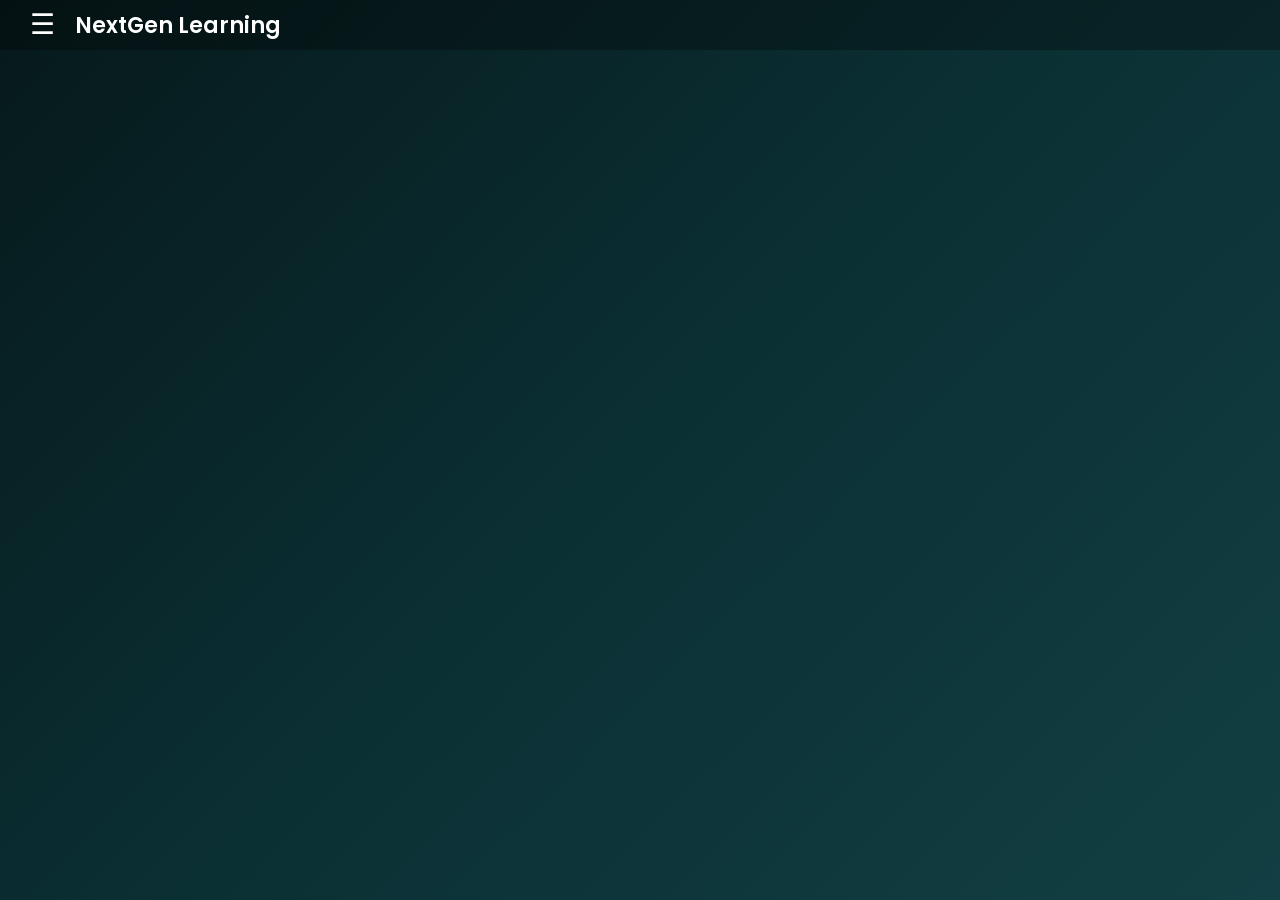
==== about.html @ 5ba04c0f "Initial commit" ====
<!doctype html>
<html lang="en">
  <head>
    <meta charset="UTF-8" />
    <meta name="viewport" content="width=device-width, initial-scale=1.0" />
    <title>HomePage</title>
    <link rel="preconnect" href="https://fonts.googleapis.com" />
    <link rel="preconnect" href="https://fonts.gstatic.com" crossorigin />

    <link
      href="https://fonts.googleapis.com/css2?family=Poppins:wght@400;500;600;700&display=swap"
      rel="stylesheet"
    />
    <link rel="stylesheet" href="css/index.css" />
    <script>
      function openMenu() {
        document.getElementById("sideMenu").classList.add("active"); //it add a class active to existing class sideMenu
      }

      function closeMenu() {
        document.getElementById("sideMenu").classList.remove("active");
      }
      function switchmode() {
        document.body.classList.toggle("light-mode");
      }
    </script>
  </head>
  <body>
    <div class="navbar">
      <div class="menu" onclick="openMenu()">☰</div>
      <div class="logo">NextGen Learning</div>
    </div>

    <div class="side-menu" id="sideMenu">
      <div onclick="closeMenu()">✕</div>

      <div class="navelement" onclick="window.location.href = 'index.html'">
        🏠 Home
      </div>

      <div class="navelement" onclick="window.location.href = 'learning.html'">
        🧠 Learning Zone
      </div>

      <div class="navelement" onclick="window.location.href = 'notes.html'">
        📝 Notes
      </div>

      <div class="navelement" onclick="window.location.href = 'pyqs.html'">
        📚 PYQs
      </div>

      <div class="navelement" onclick="window.location.href = 'ai.html'">
        🤖 AI Exam Assistant
      </div>

      <div class="navelement" onclick="window.location.href = 'quiz.html'">
        ✏️ Quiz
      </div>

      <div class="navelement" onclick="window.location.href = 'mentor.html'">
        🎓 Mentor
      </div>

      <div class="navelement" onclick="window.location.href = 'nextgen.html'">
        🚀 NextGen Learning
      </div>

      <div class="navelement" onclick="window.location.href = 'about.html'">
        ℹ️ About
      </div>

      <div onclick="switchmode()" class="navelement">🌗 Switch mode</div>
    </div>
    <div class="main"></div>
  </body>
</html>
---- css/index.css ----
/* ================================
   GLOBAL RESET
================================ */

* {
    margin: 0;
    padding: 0;
    box-sizing: border-box;
}


/* ================================
   BODY
================================ */

body {
    min-height: 100vh;

    font-family: 'Poppins', sans-serif;

    background: linear-gradient(
        135deg,
        #06191b,
        #0b3034,
        #123f43
    );

    color: white;
}

.navbar {
    height: 50px;

    display: flex;
    align-items: center;
    gap:20px;

    padding: 0 30px;

    background: rgba(0, 0, 0, 0.3);
}

.logo {
    color: white;
    font-size: 22px;
    font-weight: 600;
}

.menu {
    color: white;
    font-size: 28px;
    cursor: pointer;
}


/* SIDE MENU */

.side-menu {
    position: fixed;
    

    top: 0;
    left: -280px;

    width: 280px;
    height: 100vh;

    padding: 20px;

    background: #082326;

    color: white;
    z-index: 1000;/*brimgs infront of all divs*/
    transition: 0.3s;
}

.side-menu.active {
    left: 0;
}

.side-menu div {
    padding: 15px;
    border-radius: 10px;

    cursor: pointer;
}

.side-menu div:hover {
    background: #128990;
    border-radius: 10px;
}

/* ================================
   MAIN CONTAINER
================================ */

.main {
    width: 90%;
    max-width: 1000px;

    display: flex;
    flex-wrap: wrap;

    gap: 30px;

    margin: 40px auto;
}


/* ================================
   WELCOME SECTION
================================ */

.welcome {
    flex: 0 0 100%;

    padding: 25px;

    text-align: center;

    background: linear-gradient(
        135deg,
        rgba(18, 137, 144, 0.55),
        rgba(10, 65, 72, 0.55)
    );

    border: 1px solid rgba(255, 255, 255, 0.15);

    border-radius: 20px;

    box-shadow:
        0 10px 30px rgba(0, 0, 0, 0.30);

    backdrop-filter: blur(10px);
}


/* ================================
   MAIN HEADING
================================ */

.hhead {
    color: #e8ffff;

    font-size: 2.2rem;

    font-weight: 700;

    text-align: center;

    margin-bottom: 15px;

    letter-spacing: 0.5px;
}


/* ================================
   MAIN PARAGRAPH
================================ */

.phead {
    color: rgb(246, 211, 136);

    font-size: 1rem;

    font-weight: 400;

    text-align: center;

    line-height: 1.7;

    max-width: 700px;

    margin: auto;
}


/* ================================
   CARDS
================================ */

.card {
    flex: 1 1 calc(50% - 20px);

    padding: 25px;

    background: rgba(18, 137, 144, 0.30);

    border: 1px solid rgba(255, 255, 255, 0.12);

    border-radius: 18px;

    box-shadow:
        0 8px 25px rgba(0, 0, 0, 0.25);

    backdrop-filter: blur(8px);

    transition: 0.3s ease;
}


/* ================================
   CARD HOVER
================================ */

.card:hover {
    transform: translateY(-8px);

    background: rgba(18, 137, 144, 0.40);

    box-shadow:
        0 12px 30px rgba(0, 0, 0, 0.35);
}


/* ================================
   CARD HEADINGS
================================ */

.card h2 {
    color: #e8ffff;

    font-size: 1.4rem;

    margin-bottom: 10px;
}


/* ================================
   CARD PARAGRAPHS
================================ */

.card p {
    color: #d8eeee;

    font-size: 0.95rem;

    line-height: 1.6;
}


/* ================================
   HIGHLIGHT CARD
================================ */

.highlight {
    background: linear-gradient(
        135deg,
        rgba(18, 137, 144, 0.55),
        rgba(246, 211, 136, 0.12)
    );

    border: 1px solid rgba(246, 211, 136, 0.25);
}


/* ================================
   BUTTON
================================ */

button {
    margin-top: 20px;

    padding: 11px 22px;

    border: none;

    border-radius: 10px;

    background: linear-gradient(
        135deg,
        #128990,
        #0b6269
    );

    color: white;

    font-family: 'Poppins', sans-serif;

    font-size: 14px;

    font-weight: 600;

    cursor: pointer;

    transition: 0.3s ease;
}


/* ================================
   BUTTON HOVER
================================ */

button:hover {
    transform: translateY(-2px);

    box-shadow:
        0 8px 20px rgba(0, 0, 0, 0.3);
}


/* ================================
   ABOUT SECTION
================================ */

.about {
    flex: 0 0 100%;

    padding: 30px;

    text-align: center;

    background: rgba(0, 0, 0, 0.20);

    border-radius: 18px;

    border: 1px solid rgba(255, 255, 255, 0.10);
}


.about h2 {
    color: rgb(246, 211, 136);

    margin-bottom: 10px;
}


.about p {
    color: #d8eeee;

    line-height: 1.6;
}


/* ================================
   MOBILE
================================ */

@media (max-width: 600px) {

    .main {
        width: 92%;

        margin: 25px auto;

        gap: 15px;
    }


    .welcome {
        padding: 30px 18px;
    }


    .hhead {
        font-size: 1.7rem;
    }


    .phead {
        font-size: 0.9rem;
    }


    .card {
        flex: 1 1 100%;

        padding: 20px;
    }


    .card h2 {
        font-size: 1.2rem;
    }


    .card p {
        font-size: 0.9rem;
    }

}


/* ================================
   NEXTGEN LEARNING
================================ */

.nextgen-section {
    flex: 0 0 100%;

    margin-top: 20px;
    padding: 45px 35px;

    background: rgba(0, 0, 0, 0.18);

    border: 1px solid rgba(255, 255, 255, 0.10);

    border-radius: 22px;

    backdrop-filter: blur(10px);
}


/* ================================
   HEADER
================================ */

.nextgen-header {
    text-align: center;

    max-width: 850px;

    margin: auto;
}


.section-tag {
    display: inline-block;

    margin-bottom: 10px;

    padding: 6px 14px;

    border-radius: 20px;

    background: rgba(246, 211, 136, 0.12);

    color: rgb(246, 211, 136);

    font-size: 0.75rem;

    font-weight: 600;

    letter-spacing: 1.5px;
}


.nextgen-header h2 {
    color: #e8ffff;

    font-size: 2rem;

    margin-bottom: 15px;
}


.nextgen-header p {
    color: #d8eeee;

    line-height: 1.7;
}


/* ================================
   INTERNAL NAVIGATION
================================ */

.nextgen-nav {
    display: flex;

    flex-wrap: wrap;

    justify-content: center;

    gap: 10px;

    margin: 35px 0;

    padding: 15px;

    background: rgba(0, 0, 0, 0.18);

    border-radius: 15px;
}


.nextgen-nav a {
    color: #d8eeee;

    text-decoration: none;

    padding: 8px 14px;

    border-radius: 8px;

    font-size: 0.85rem;

    transition: 0.3s ease;
}


.nextgen-nav a:hover {
    color: white;

    background: rgba(18, 137, 144, 0.45);

    transform: translateY(-2px);
}


/* ================================
   CONTENT BLOCKS
================================ */

.nextgen-block {
    scroll-margin-top: 20px;

    margin-top: 25px;

    padding: 30px;

    background: rgba(18, 137, 144, 0.16);

    border: 1px solid rgba(255, 255, 255, 0.08);

    border-radius: 18px;
}


.nextgen-block h3 {
    color: rgb(246, 211, 136);

    font-size: 1.35rem;

    margin-bottom: 15px;
}


.nextgen-block p {
    color: #d8eeee;

    font-size: 0.95rem;

    line-height: 1.8;

    margin-bottom: 15px;
}


/* ================================
   LIST
================================ */

.nextgen-list {
    padding-left: 20px;

    color: #d8eeee;
}


.nextgen-list li {
    margin-bottom: 13px;

    line-height: 1.7;
}


.nextgen-list strong {
    color: #e8ffff;
}


/* ================================
   WORKFLOW
================================ */

.workflow {
    text-align: center;

    padding: 15px;

    margin: 20px 0 !important;

    border-radius: 12px;

    background: rgba(246, 211, 136, 0.08);

    color: rgb(246, 211, 136) !important;

    font-weight: 600;

    letter-spacing: 1px;
}


/* ================================
   USER GRID
================================ */

.user-grid {
    display: flex;

    flex-wrap: wrap;

    gap: 15px;
}


.user-item {
    flex: 1 1 calc(50% - 10px);

    padding: 20px;

    background: rgba(0, 0, 0, 0.16);

    border-radius: 14px;
}


.user-item h4 {
    color: #e8ffff;

    margin-bottom: 8px;
}


.user-item p {
    margin-bottom: 0;

    font-size: 0.9rem;
}


/* ================================
   VISION
================================ */

.vision-line {
    text-align: center;

    margin-top: 25px !important;

    color: rgb(246, 211, 136) !important;

    font-size: 1.05rem !important;

    font-weight: 600;
}


/* ================================
   MOBILE
================================ */

@media (max-width: 600px) {

    .nextgen-section {
        padding: 30px 18px;
    }

    .nextgen-header h2 {
        font-size: 1.6rem;
    }

    .nextgen-nav {
        flex-direction: column;
    }

    .nextgen-nav a {
        text-align: center;
    }

    .nextgen-block {
        padding: 22px;
    }

    .user-item {
        flex: 1 1 100%;
    }

}

/* SWITCH MODE*/
.light-mode {
    background: #d3f7ff;
    color: #222;
}

.light-mode .logo {
    color: rgb(0, 0, 0);
    font-size: 22px;
    font-weight: 600;
}

.light-mode .welcome {
    background-color: pink;
}

.light-mode .menu {
    color: rgb(0, 0, 0);
    font-size: 28px;
    cursor: pointer;
}

.light-mode .navbar {
    background: rgb(114, 227, 255);
}

.light-mode .side-menu.active {
    color: #082326;
    background: rgb(202, 244, 255);
}


.light-mode .side-menu.active:hover {
    color: #ffffff;
    background-color: rgb(47, 92, 97);
}

.light-mode .card {
    background: rgb(202, 244, 255);
    color: #222;
}

.light-mode .card h2 {
    color: #222;
}

.light-mode .card p {
    color: #444;
}
.light-mode .nextgen-block{
    color: #06191b;
}
.light-mode .nextgen-section{
    color: #06191b;
}
.light-mode .nextgen-section p{
    color:#06191b;
}
.light-mode .nextgen-list{
    color:#082326
}
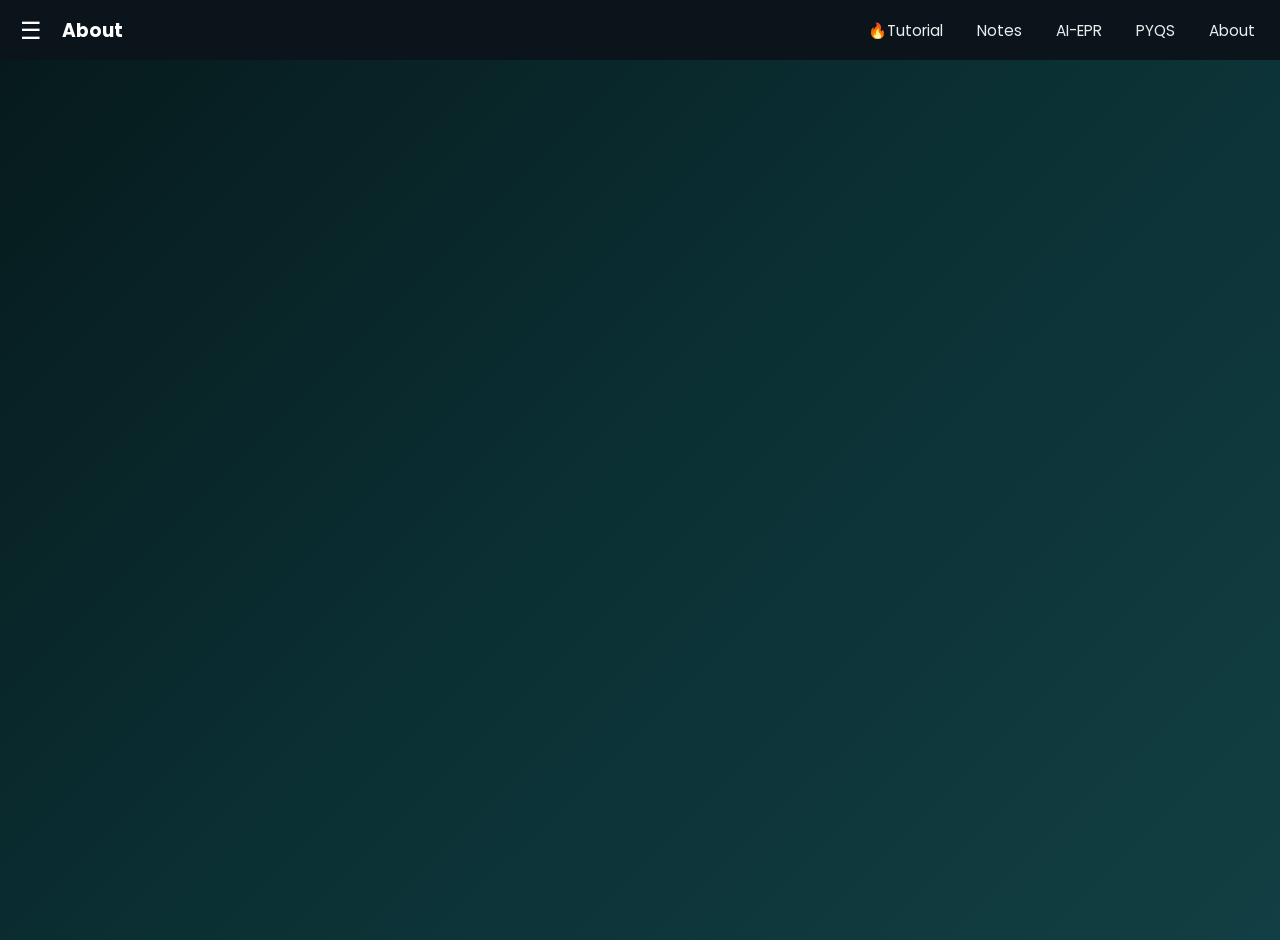
==== commit 8f093f60: "added all content" ====
--- a/about.html
+++ b/about.html
@@ -26,11 +26,21 @@
     </script>
   </head>
   <body>
+    <!-- ONE combined top bar -->
     <div class="navbar">
       <div class="menu" onclick="openMenu()">☰</div>
-      <div class="logo">NextGen Learning</div>
+
+      <header>
+        <h3>About</h3>
+        <ul class="top-header-list">
+          <li onclick="window.location.href = 'learning.html'">🔥Tutorial</li>
+          <li onclick="window.location.href = 'notes.html'">Notes</li>
+          <li onclick="window.location.href = 'ai.html'">AI-EPR</li>
+          <li onclick="window.location.href = 'pyqs.html'">PYQS</li>
+          <li onclick="window.location.href = 'about.html'">About</li>
+        </ul>
+      </header>
     </div>
-
     <div class="side-menu" id="sideMenu">
       <div onclick="closeMenu()">✕</div>
 
--- a/css/index.css
+++ b/css/index.css
@@ -7,8 +7,71 @@
     padding: 0;
     box-sizing: border-box;
 }
-
-
+.navbar {
+  position: fixed;
+  top: 0;
+  left: 0;
+  width: 100%;
+  height: 60px;
+  z-index: 2000;
+  display: flex;
+  align-items: center;
+  gap: 20px;
+  padding: 0 20px;
+  /* Option B: modern rgb() — space + slash syntax, no commas */
+  background: rgb(11 20 26 / 1); /* match your dark theme — set this to whatever your bar's actual color is */
+  opacity: 1;
+}
+
+.menu {
+  cursor: pointer;
+  color: white;
+  font-size: 24px;
+  flex-shrink: 0;
+}
+
+header {
+  flex: 1;
+  display: flex;
+  align-items: center;
+  justify-content: space-between;
+}
+
+header h3 {
+  color: white;
+  margin: 0;
+  white-space: nowrap;
+}
+
+.top-header-list {
+  display: flex;
+  flex-direction: row;
+  list-style: none;
+  gap: 24px;
+  margin: 0;
+  padding: 0;
+}
+
+.top-header-list li {
+  cursor: pointer;
+  color: #e9edef;
+  font-size: 0.95rem;
+  transition: color 0.2s ease;
+  white-space: nowrap;
+  padding: 5px;
+}
+
+.top-header-list li:hover {
+  color: #06cf9c;
+  border-radius: 10px;
+  background-color: #082326;
+  
+}
+
+/* Push page content down so it's not hidden under the now-fixed bar */
+.main {
+  margin-top: 60px;
+}
 /* ================================
    BODY
 ================================ */
@@ -28,31 +91,6 @@
     color: white;
 }
 
-.navbar {
-    height: 50px;
-
-    display: flex;
-    align-items: center;
-    gap:20px;
-
-    padding: 0 30px;
-
-    background: rgba(0, 0, 0, 0.3);
-}
-
-.logo {
-    color: white;
-    font-size: 22px;
-    font-weight: 600;
-}
-
-.menu {
-    color: white;
-    font-size: 28px;
-    cursor: pointer;
-}
-
-
 /* SIDE MENU */
 
 .side-menu {
@@ -64,6 +102,7 @@
 
     width: 280px;
     height: 100vh;
+    margin-top: 50px;
 
     padding: 20px;
 
@@ -115,7 +154,7 @@
     flex: 0 0 100%;
 
     padding: 25px;
-
+    margin-top: 30px;
     text-align: center;
 
     background: linear-gradient(
@@ -730,4 +769,4 @@
 }
 .light-mode .nextgen-list{
     color:#082326
-}+}
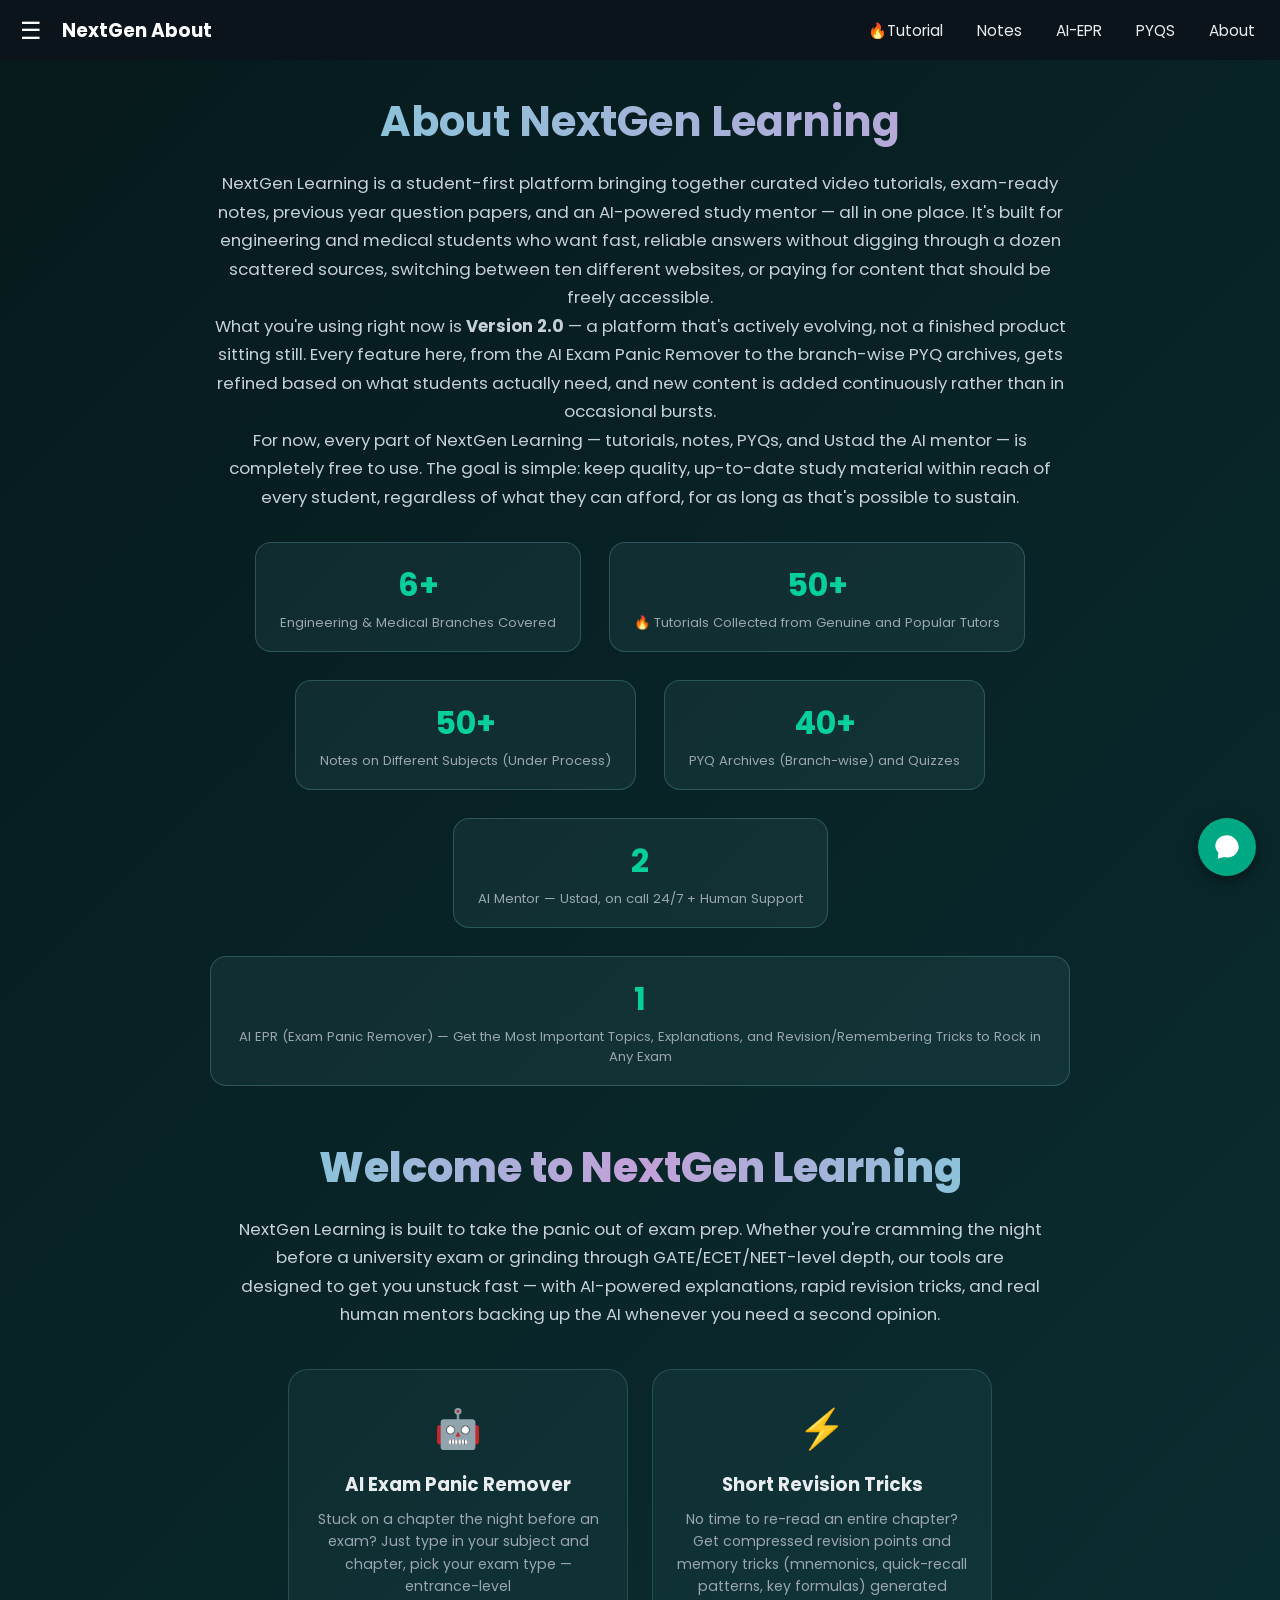
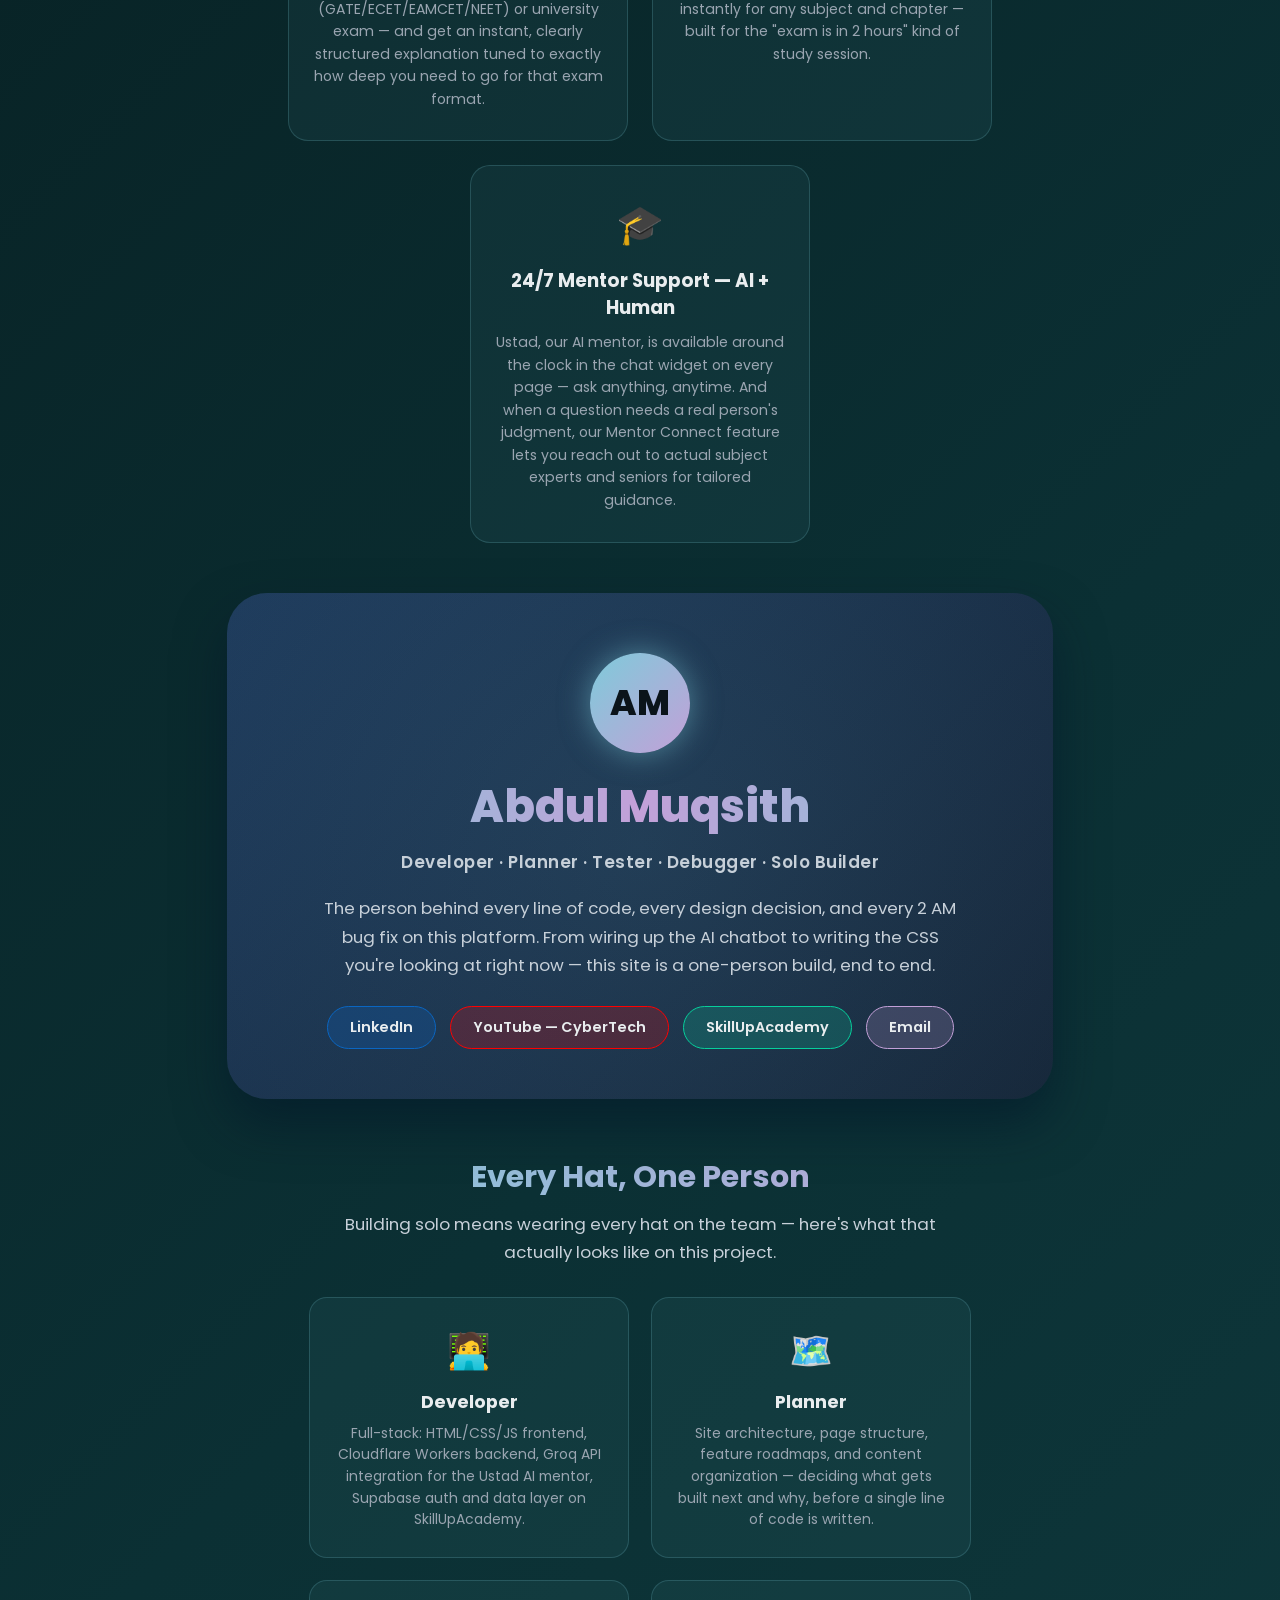
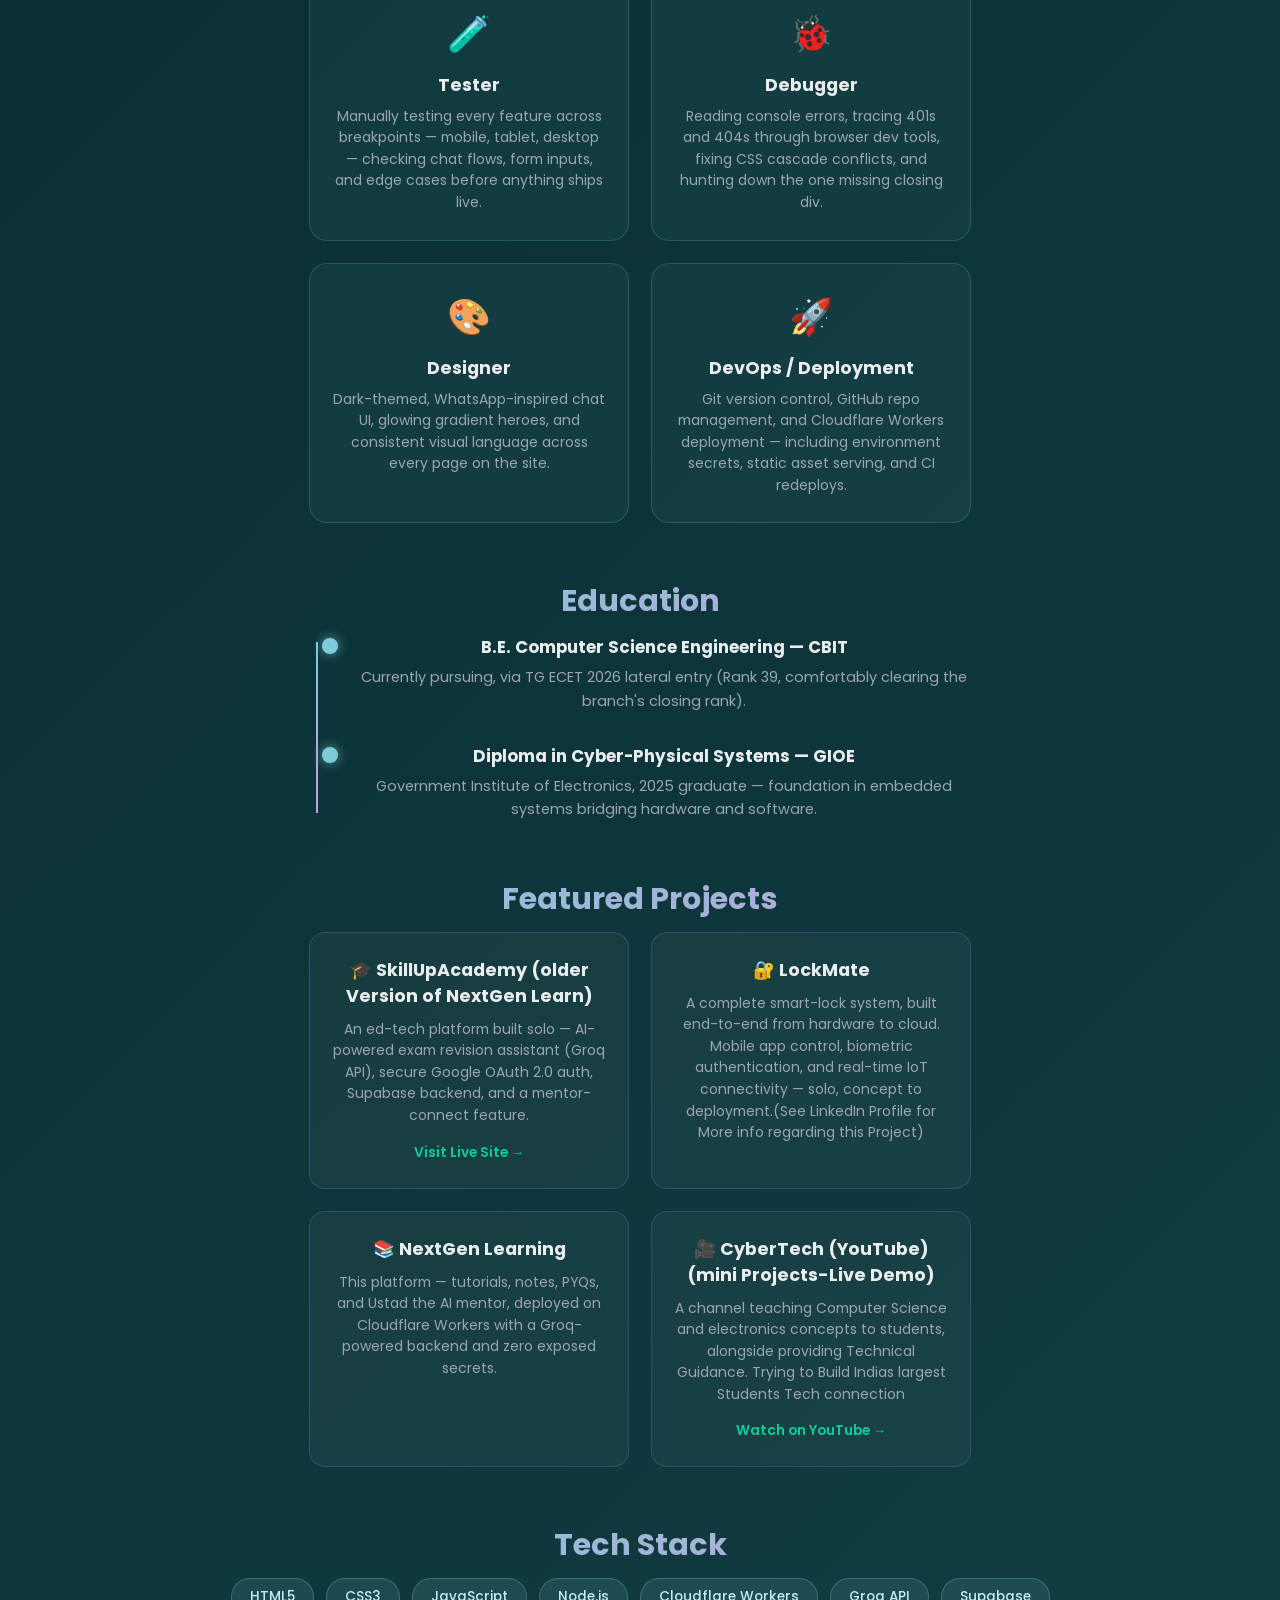
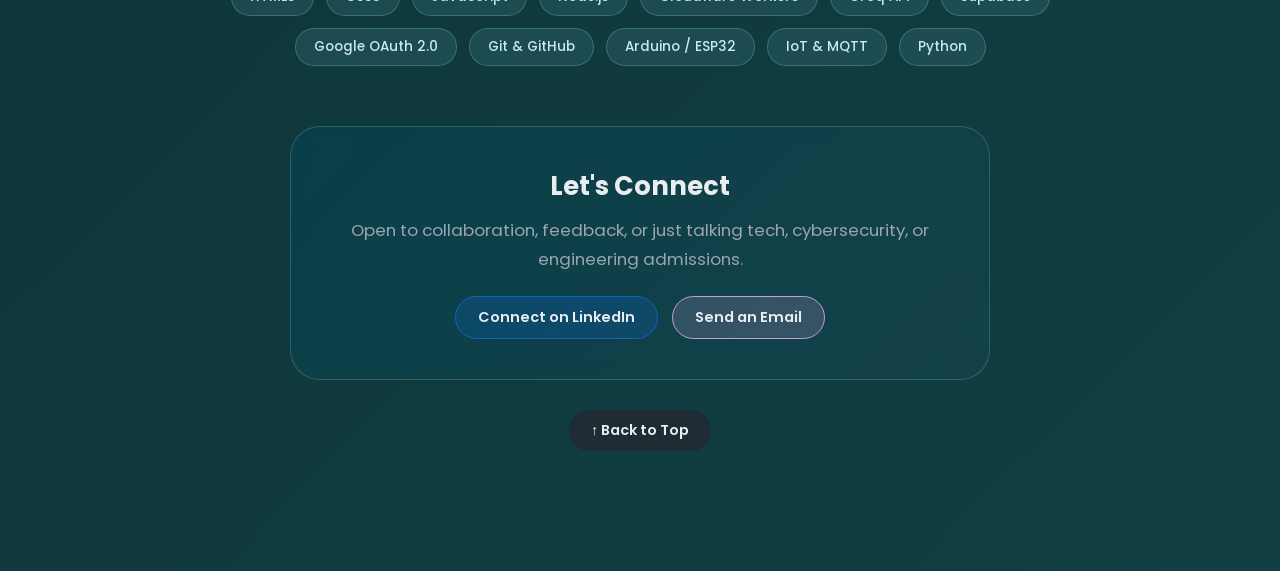
==== commit e5930aa5: "added all content new" ====
--- a/about.html
+++ b/about.html
@@ -3,20 +3,29 @@
   <head>
     <meta charset="UTF-8" />
     <meta name="viewport" content="width=device-width, initial-scale=1.0" />
-    <title>HomePage</title>
-    <link rel="preconnect" href="https://fonts.googleapis.com" />
+<title>About NextGen Learning & the Developer | Abdul Muqsith</title>
+<meta name="description" content="Learn about NextGen Learning's mission to provide free study resources, and meet the solo developer, Abdul Muqsith, behind the platform.">
+<meta name="keywords" content="NextGen Learning about, Abdul Muqsith, student platform developer">
+<meta property="og:title" content="About NextGen Learning">
+<meta property="og:description" content="A student-first platform built solo — tutorials, notes, PYQs, and an AI mentor, all free.">
+<meta property="og:type" content="website">
+<meta property="og:url" content="https://nextgen-learn.abdulmuqsithofficial.workers.dev/about.html">
+<meta property="og:image" content="https://nextgen-learn.abdulmuqsithofficial.workers.dev/images/og-preview.png">
+<meta name="twitter:card" content="summary_large_image">
+<meta name="twitter:title" content="About NextGen Learning">
+<meta name="twitter:description" content="Meet the platform and the developer behind it.">
+<link rel="canonical" href="https://nextgen-learn.abdulmuqsithofficial.workers.dev/about.html">    <link rel="preconnect" href="https://fonts.googleapis.com" />
     <link rel="preconnect" href="https://fonts.gstatic.com" crossorigin />
-
     <link
       href="https://fonts.googleapis.com/css2?family=Poppins:wght@400;500;600;700&display=swap"
       rel="stylesheet"
     />
+    <link rel="stylesheet" href="css/about.css" />
     <link rel="stylesheet" href="css/index.css" />
     <script>
       function openMenu() {
-        document.getElementById("sideMenu").classList.add("active"); //it add a class active to existing class sideMenu
+        document.getElementById("sideMenu").classList.add("active");
       }
-
       function closeMenu() {
         document.getElementById("sideMenu").classList.remove("active");
       }
@@ -29,9 +38,8 @@
     <!-- ONE combined top bar -->
     <div class="navbar">
       <div class="menu" onclick="openMenu()">☰</div>
-
       <header>
-        <h3>About</h3>
+        <h3>NextGen About</h3>
         <ul class="top-header-list">
           <li onclick="window.location.href = 'learning.html'">🔥Tutorial</li>
           <li onclick="window.location.href = 'notes.html'">Notes</li>
@@ -41,47 +49,422 @@
         </ul>
       </header>
     </div>
+
     <div class="side-menu" id="sideMenu">
       <div onclick="closeMenu()">✕</div>
-
       <div class="navelement" onclick="window.location.href = 'index.html'">
         🏠 Home
       </div>
-
       <div class="navelement" onclick="window.location.href = 'learning.html'">
         🧠 Learning Zone
       </div>
-
       <div class="navelement" onclick="window.location.href = 'notes.html'">
         📝 Notes
       </div>
-
       <div class="navelement" onclick="window.location.href = 'pyqs.html'">
         📚 PYQs
       </div>
-
       <div class="navelement" onclick="window.location.href = 'ai.html'">
         🤖 AI Exam Assistant
       </div>
-
       <div class="navelement" onclick="window.location.href = 'quiz.html'">
         ✏️ Quiz
       </div>
-
       <div class="navelement" onclick="window.location.href = 'mentor.html'">
         🎓 Mentor
       </div>
-
       <div class="navelement" onclick="window.location.href = 'nextgen.html'">
         🚀 NextGen Learning
       </div>
-
       <div class="navelement" onclick="window.location.href = 'about.html'">
         ℹ️ About
       </div>
-
       <div onclick="switchmode()" class="navelement">🌗 Switch mode</div>
     </div>
-    <div class="main"></div>
+
+    <div class="main">
+      <!-- ============ ABOUT THE PLATFORM ============ -->
+      <section class="about-platform">
+        <h1>About NextGen Learning</h1>
+        <p>
+          NextGen Learning is a student-first platform bringing together curated
+          video tutorials, exam-ready notes, previous year question papers, and
+          an AI-powered study mentor — all in one place. It's built for
+          engineering and medical students who want fast, reliable answers
+          without digging through a dozen scattered sources, switching between
+          ten different websites, or paying for content that should be freely
+          accessible.
+        </p>
+        <p>
+          What you're using right now is <strong>Version 2.0</strong> — a
+          platform that's actively evolving, not a finished product sitting
+          still. Every feature here, from the AI Exam Panic Remover to the
+          branch-wise PYQ archives, gets refined based on what students actually
+          need, and new content is added continuously rather than in occasional
+          bursts.
+        </p>
+        <p>
+          For now, every part of NextGen Learning — tutorials, notes, PYQs, and
+          Ustad the AI mentor — is completely free to use. The goal is simple:
+          keep quality, up-to-date study material within reach of every student,
+          regardless of what they can afford, for as long as that's possible to
+          sustain.
+        </p>
+       <div class="platform-stats">
+
+         <div class="stat">
+    <span class="stat-num">6+</span>
+    <span class="stat-label">
+      Engineering &amp; Medical Branches Covered
+    </span>
+  </div>
+
+  <div class="stat">
+    <span class="stat-num">50+</span>
+    <span class="stat-label">
+      🔥 Tutorials Collected from Genuine and Popular Tutors
+    </span>
+  </div>
+
+  <div class="stat">
+    <span class="stat-num">50+</span>
+    <span class="stat-label">
+      Notes on Different Subjects (Under Process)
+    </span>
+  </div>
+
+  <div class="stat">
+    <span class="stat-num">40+</span>
+    <span class="stat-label">
+      PYQ Archives (Branch-wise) and Quizzes
+    </span>
+  </div>
+
+  <div class="stat">
+    <span class="stat-num">2</span>
+    <span class="stat-label">
+      AI Mentor — Ustad, on call 24/7 + Human Support
+    </span>
+  </div>
+
+  <div class="stat">
+    <span class="stat-num">1</span>
+    <span class="stat-label">
+      AI EPR (Exam Panic Remover) — Get the Most Important
+      Topics, Explanations, and Revision/Remembering Tricks
+      to Rock in Any Exam
+    </span>
+  </div>
+
+</div>
+      <!-- ========================= -->
+      <!-- NEXTGEN LEARN SHOWCASE -->
+      <!-- ========================= -->
+
+      <section class="showcase-hero">
+        <h1>Welcome to NextGen Learning</h1>
+        <p>
+          NextGen Learning is built to take the panic out of exam prep. Whether
+          you're cramming the night before a university exam or grinding through
+          GATE/ECET/NEET-level depth, our tools are designed to get you unstuck
+          fast — with AI-powered explanations, rapid revision tricks, and real
+          human mentors backing up the AI whenever you need a second opinion.
+        </p>
+      </section>
+
+      <div class="feature-grid">
+        <div class="feature-card">
+          <div class="feature-icon">🤖</div>
+          <h3>AI Exam Panic Remover</h3>
+          <p>
+            Stuck on a chapter the night before an exam? Just type in your
+            subject and chapter, pick your exam type — entrance-level
+            (GATE/ECET/EAMCET/NEET) or university exam — and get an instant,
+            clearly structured explanation tuned to exactly how deep you need to
+            go for that exam format.
+          </p>
+        </div>
+
+        <div class="feature-card">
+          <div class="feature-icon">⚡</div>
+          <h3>Short Revision Tricks</h3>
+          <p>
+            No time to re-read an entire chapter? Get compressed revision points
+            and memory tricks (mnemonics, quick-recall patterns, key formulas)
+            generated instantly for any subject and chapter — built for the
+            "exam is in 2 hours" kind of study session.
+          </p>
+        </div>
+
+        <div class="feature-card">
+          <div class="feature-icon">🎓</div>
+          <h3>24/7 Mentor Support — AI + Human</h3>
+          <p>
+            Ustad, our AI mentor, is available around the clock in the chat
+            widget on every page — ask anything, anytime. And when a question
+            needs a real person's judgment, our Mentor Connect feature lets you
+            reach out to actual subject experts and seniors for tailored
+            guidance.
+          </p>
+        </div>
+      </div>
+
+      <!-- ============ DEVELOPER PORTFOLIO ============ -->
+      <section class="dev-hero">
+        <div class="dev-avatar">AM</div>
+        <h1>Abdul Muqsith</h1>
+        <p class="dev-tagline">
+          Developer · Planner · Tester · Debugger · Solo Builder
+        </p>
+        <p class="dev-summary">
+          The person behind every line of code, every design decision, and every
+          2 AM bug fix on this platform. From wiring up the AI chatbot to
+          writing the CSS you're looking at right now — this site is a
+          one-person build, end to end.
+        </p>
+        <div class="dev-links">
+          <a
+            href="https://www.linkedin.com/in/abdul-muqsith-954906342/"
+            target="_blank"
+            class="dev-link linkedin"
+            >LinkedIn</a
+          >
+          <a
+            href="https://www.youtube.com/@cybertech_official-1"
+            target="_blank"
+            class="dev-link youtube"
+            >YouTube — CyberTech</a
+          >
+          <a
+            href="https://skillupacademyhub.netlify.app"
+            target="_blank"
+            class="dev-link project"
+            >SkillUpAcademy</a
+          >
+          <a href="mailto:abdulmuqsithofficial@gmail.com" class="dev-link email"
+            >Email</a
+          >
+        </div>
+      </section>
+
+      <!-- ============ ROLES / WHAT I DO ============ -->
+      <h2 class="about-section-title">Every Hat, One Person</h2>
+      <p class="about-section-subtitle">
+        Building solo means wearing every hat on the team — here's what that
+        actually looks like on this project.
+      </p>
+      <div class="role-grid">
+        <div class="role-card">
+          <div class="role-icon">🧑‍💻</div>
+          <h3>Developer</h3>
+          <p>
+            Full-stack: HTML/CSS/JS frontend, Cloudflare Workers backend, Groq
+            API integration for the Ustad AI mentor, Supabase auth and data
+            layer on SkillUpAcademy.
+          </p>
+        </div>
+        <div class="role-card">
+          <div class="role-icon">🗺️</div>
+          <h3>Planner</h3>
+          <p>
+            Site architecture, page structure, feature roadmaps, and content
+            organization — deciding what gets built next and why, before a
+            single line of code is written.
+          </p>
+        </div>
+        <div class="role-card">
+          <div class="role-icon">🧪</div>
+          <h3>Tester</h3>
+          <p>
+            Manually testing every feature across breakpoints — mobile, tablet,
+            desktop — checking chat flows, form inputs, and edge cases before
+            anything ships live.
+          </p>
+        </div>
+        <div class="role-card">
+          <div class="role-icon">🐞</div>
+          <h3>Debugger</h3>
+          <p>
+            Reading console errors, tracing 401s and 404s through browser dev
+            tools, fixing CSS cascade conflicts, and hunting down the one
+            missing closing div.
+          </p>
+        </div>
+        <div class="role-card">
+          <div class="role-icon">🎨</div>
+          <h3>Designer</h3>
+          <p>
+            Dark-themed, WhatsApp-inspired chat UI, glowing gradient heroes, and
+            consistent visual language across every page on the site.
+          </p>
+        </div>
+        <div class="role-card">
+          <div class="role-icon">🚀</div>
+          <h3>DevOps / Deployment</h3>
+          <p>
+            Git version control, GitHub repo management, and Cloudflare Workers
+            deployment — including environment secrets, static asset serving,
+            and CI redeploys.
+          </p>
+        </div>
+      </div>
+
+      <!-- ============ EDUCATION ============ -->
+      <h2 class="about-section-title">Education</h2>
+      <div class="timeline">
+        <div class="timeline-item">
+          <div class="timeline-dot"></div>
+          <div class="timeline-content">
+            <h4>B.E. Computer Science Engineering — CBIT</h4>
+            <p>
+              Currently pursuing, via TG ECET 2026 lateral entry (Rank 39,
+              comfortably clearing the branch's closing rank).
+            </p>
+          </div>
+        </div>
+        <div class="timeline-item">
+          <div class="timeline-dot"></div>
+          <div class="timeline-content">
+            <h4>Diploma in Cyber-Physical Systems — GIOE</h4>
+            <p>
+              Government Institute of Electronics, 2025 graduate — foundation in
+              embedded systems bridging hardware and software.
+            </p>
+          </div>
+        </div>
+      </div>
+
+      <!-- ============ FEATURED PROJECTS ============ -->
+      <h2 class="about-section-title">Featured Projects</h2>
+      <div class="project-grid">
+        <div class="project-card">
+          <h3>🎓 SkillUpAcademy (older Version of NextGen Learn)</h3>
+          <p>
+            An ed-tech platform built solo — AI-powered exam revision assistant
+            (Groq API), secure Google OAuth 2.0 auth, Supabase backend, and a
+            mentor-connect feature.
+          </p>
+          <a href="https://skillupacademyhub.netlify.app" target="_blank"
+            >Visit Live Site →</a
+          >
+        </div>
+        <div class="project-card">
+          <h3>🔐 LockMate</h3>
+          <p>
+            A complete smart-lock system, built end-to-end from hardware to
+            cloud. Mobile app control, biometric authentication, and real-time
+            IoT connectivity — solo, concept to deployment.(See LinkedIn Profile
+            for More info regarding this Project)
+          </p>
+        </div>
+        <div class="project-card">
+          <h3>📚 NextGen Learning</h3>
+          <p>
+            This platform — tutorials, notes, PYQs, and Ustad the AI mentor,
+            deployed on Cloudflare Workers with a Groq-powered backend and zero
+            exposed secrets.
+          </p>
+        </div>
+        <div class="project-card">
+          <h3>🎥 CyberTech (YouTube) (mini Projects-Live Demo)</h3>
+          <p>
+            A channel teaching Computer Science and electronics concepts to
+            students, alongside providing Technical Guidance. Trying to Build
+            Indias largest Students Tech connection
+          </p>
+          <a
+            href="https://www.youtube.com/@cybertech_official-1"
+            target="_blank"
+            >Watch on YouTube →</a
+          >
+        </div>
+      </div>
+
+      <!-- ============ TECH STACK ============ -->
+      <h2 class="about-section-title">Tech Stack</h2>
+      <div class="stack-cloud">
+        <span class="stack-pill">HTML5</span>
+        <span class="stack-pill">CSS3</span>
+        <span class="stack-pill">JavaScript</span>
+        <span class="stack-pill">Node.js</span>
+        <span class="stack-pill">Cloudflare Workers</span>
+        <span class="stack-pill">Groq API</span>
+        <span class="stack-pill">Supabase</span>
+        <span class="stack-pill">Google OAuth 2.0</span>
+        <span class="stack-pill">Git &amp; GitHub</span>
+        <span class="stack-pill">Arduino / ESP32</span>
+        <span class="stack-pill">IoT &amp; MQTT</span>
+        <span class="stack-pill">Python</span>
+      </div>
+
+      <!-- ============ CONTACT CTA ============ -->
+      <section class="contact-cta">
+        <h2>Let's Connect</h2>
+        <p>
+          Open to collaboration, feedback, or just talking tech, cybersecurity,
+          or engineering admissions.
+        </p>
+        <div class="dev-links">
+          <a
+            href="https://www.linkedin.com/in/abdul-muqsith-954906342/"
+            target="_blank"
+            class="dev-link linkedin"
+            >Connect on LinkedIn</a
+          >
+          <a href="mailto:abdulmuqsithofficial@gmail.com" class="dev-link email"
+            >Send an Email</a
+          >
+        </div>
+      </section>
+
+      <button
+        class="back-to-top"
+        onclick="window.scrollTo({ top: 0, behavior: 'smooth' })"
+      >
+        ↑ Back to Top
+      </button>
+    </div>
+
+    <!-- Ustad Chat Button -->
+    <div id="ustadToggle" onclick="toggleUstad()">
+      <svg viewBox="0 0 24 24" width="28" height="28" fill="white">
+        <path
+          d="M12 2C6.48 2 2 6.02 2 11c0 2.25 1 4.29 2.64 5.85L4 22l5.34-1.4C10.36 20.85 11.17 21 12 21c5.52 0 10-4.02 10-9s-4.48-10-10-10z"
+        />
+      </svg>
+    </div>
+    <div id="ustadWindow">
+      <div class="ustad-header">
+        <div class="ustad-avatar">🤖</div>
+        <div class="ustad-header-info">
+          <div class="ustad-name">Ustad</div>
+          <div class="ustad-status">Online • AI Mentor</div>
+        </div>
+        <div class="ustad-close" onclick="toggleUstad()">✕</div>
+      </div>
+      <div id="ustadMessages" class="ustad-messages">
+        <div class="ustad-msg bot">
+          <div class="bubble">
+            Hey! I'm Ustad 👋 Ask me anything about your subjects.
+          </div>
+          <span class="ustad-time">Now</span>
+        </div>
+      </div>
+      <div class="ustad-input-row">
+        <input
+          id="ustadInput"
+          type="text"
+          placeholder="Type a message"
+          onkeydown="if (event.key === 'Enter') sendToUstad();"
+        />
+        <button onclick="sendToUstad()">
+          <svg viewBox="0 0 24 24" width="20" height="20" fill="white">
+            <path d="M2 21l21-9L2 3v7l15 2-15 2z" />
+          </svg>
+        </button>
+      </div>
+    </div>
+
+    <script src="javascript/ustad.js" defer></script>
   </body>
 </html>
--- a/css/about.css
+++ b/css/about.css
@@ -0,0 +1,716 @@
+/* ================================
+ABOUT PLATFORM SECTION
+================================ */
+
+.about-platform {
+  text-align: center;
+  padding: 50px 20px 20px;
+  max-width: 900px;
+  margin: 0 auto;
+}
+
+.about-platform h1 {
+  font-size: clamp(1.9rem, 5vw, 2.6rem);
+  background: linear-gradient(90deg, #7ecbda, #c3a0d8);
+  -webkit-background-clip: text;
+  -webkit-text-fill-color: transparent;
+  background-clip: text;
+  margin-bottom: 16px;
+}
+
+.about-platform p {
+  color: #c7d0d9;
+  line-height: 1.7;
+  font-size: 1.05rem;
+}
+
+.platform-stats {
+  display: flex;
+  flex-wrap: wrap;
+  justify-content: center;
+  gap: 28px;
+  margin-top: 30px;
+}
+
+.stat {
+  background: rgba(126, 203, 218, 0.08);
+  border: 1px solid rgba(126, 203, 218, 0.25);
+  border-radius: 16px;
+  padding: 18px 24px;
+  min-width: 160px;
+  transition: transform 0.3s ease, border-color 0.3s ease;
+}
+
+.stat:hover {
+  transform: translateY(-4px);
+  border-color: #7ecbda;
+}
+
+.stat-num {
+  display: block;
+  font-size: 2rem;
+  font-weight: 700;
+  color: #06cf9c;
+}
+
+.stat-label {
+  display: block;
+  font-size: 0.82rem;
+  color: #9aa5b1;
+  margin-top: 4px;
+}
+
+/* ================================
+DEVELOPER HERO
+================================ */
+
+.dev-hero {
+  position: relative;
+  text-align: center;
+  padding: 60px 20px 50px;
+  margin: 40px auto 30px;
+  width: min(1000px, 96%);
+  background: linear-gradient(135deg, rgba(29, 57, 92, 0.95), rgba(20, 35, 54, 0.98));
+  border-radius: 40px;
+  overflow: hidden;
+  box-shadow: 0 25px 50px rgba(1, 20, 40, 0.5);
+  animation: heroGlow 3s ease-in-out infinite alternate;
+}
+
+.dev-hero::before {
+  content: '';
+  position: absolute;
+  top: -50%;
+  left: -50%;
+  width: 200%;
+  height: 200%;
+  background: radial-gradient(circle, rgba(126, 203, 218, 0.1) 0%, transparent 70%);
+  animation: rotate 20s linear infinite;
+  pointer-events: none;
+}
+
+@keyframes heroGlow {
+  from { box-shadow: 0 25px 50px rgba(1, 20, 40, 0.5); }
+  to   { box-shadow: 0 30px 60px rgba(1, 20, 40, 0.7); }
+}
+
+@keyframes rotate {
+  from { transform: rotate(0deg); }
+  to   { transform: rotate(360deg); }
+}
+
+.dev-avatar {
+  position: relative;
+  z-index: 1;
+  width: 100px;
+  height: 100px;
+  margin: 0 auto 20px;
+  border-radius: 50%;
+  background: linear-gradient(135deg, #7ecbda, #c3a0d8);
+  color: #0b141a;
+  font-size: 2.2rem;
+  font-weight: 800;
+  display: flex;
+  align-items: center;
+  justify-content: center;
+  box-shadow: 0 0 30px rgba(126, 203, 218, 0.5);
+  animation: avatarPulse 2.5s ease-in-out infinite;
+}
+
+@keyframes avatarPulse {
+  0%, 100% { box-shadow: 0 0 30px rgba(126, 203, 218, 0.5); }
+  50%      { box-shadow: 0 0 45px rgba(195, 160, 216, 0.6); }
+}
+
+.dev-hero h1 {
+  position: relative;
+  z-index: 1;
+  font-size: clamp(2rem, 5vw, 2.8rem);
+  font-weight: 800;
+  background: linear-gradient(90deg, #7ecbda, #c3a0d8, #7ecbda);
+  -webkit-background-clip: text;
+  -webkit-text-fill-color: transparent;
+  background-clip: text;
+  margin-bottom: 8px;
+}
+
+.dev-tagline {
+  position: relative;
+  z-index: 1;
+  color: #c9e7fb;
+  font-weight: 600;
+  letter-spacing: 0.5px;
+  margin-bottom: 18px;
+}
+
+.dev-summary {
+  position: relative;
+  z-index: 1;
+  max-width: 650px;
+  margin: 0 auto 26px;
+  color: #c7d0d9;
+  line-height: 1.7;
+}
+
+.dev-links {
+  position: relative;
+  z-index: 1;
+  display: flex;
+  flex-wrap: wrap;
+  justify-content: center;
+  gap: 14px;
+}
+
+.dev-link {
+  display: inline-block;
+  padding: 10px 22px;
+  border-radius: 30px;
+  text-decoration: none;
+  font-weight: 600;
+  font-size: 0.9rem;
+  transition: transform 0.25s ease, box-shadow 0.25s ease;
+  background: rgba(255, 255, 255, 0.08);
+  color: #e9edef;
+  border: 1px solid rgba(255, 255, 255, 0.15);
+}
+
+.dev-link:hover {
+  transform: translateY(-3px);
+  box-shadow: 0 8px 20px rgba(126, 203, 218, 0.3);
+}
+
+.dev-link.linkedin { background: rgba(10, 102, 194, 0.25); border-color: #0a66c2; }
+.dev-link.youtube  { background: rgba(255, 0, 0, 0.2); border-color: #ff0000; }
+.dev-link.project  { background: rgba(6, 207, 156, 0.2); border-color: #06cf9c; }
+.dev-link.email    { background: rgba(195, 160, 216, 0.2); border-color: #c3a0d8; }
+
+/* ================================
+SECTION TITLES (shared)
+================================ */
+
+.about-section-title {
+  text-align: center;
+  font-size: clamp(1.5rem, 4vw, 1.9rem);
+  font-weight: 700;
+  margin: 55px auto 10px;
+  background: linear-gradient(90deg, #7ecbda, #c3a0d8);
+  -webkit-background-clip: text;
+  -webkit-text-fill-color: transparent;
+  background-clip: text;
+}
+
+.about-section-subtitle {
+  text-align: center;
+  color: #9aa5b1;
+  max-width: 650px;
+  margin: 0 auto 30px;
+  font-size: 0.95rem;
+  line-height: 1.6;
+}
+
+/* ================================
+ROLE GRID
+================================ */
+
+.role-grid {
+  display: flex;
+  flex-wrap: wrap;
+  justify-content: center;
+  gap: 22px;
+  max-width: 1100px;
+  margin: 0 auto 20px;
+  padding: 0 20px;
+}
+
+.role-card {
+  flex: 1 1 260px;
+  max-width: 320px;
+  background: rgba(126, 203, 218, 0.06);
+  border: 1px solid rgba(126, 203, 218, 0.2);
+  border-radius: 18px;
+  padding: 26px 22px;
+  text-align: center;
+  transition: transform 0.3s ease, border-color 0.3s ease, box-shadow 0.3s ease;
+}
+
+.role-card:hover {
+  transform: translateY(-6px);
+  border-color: #7ecbda;
+  box-shadow: 0 14px 30px rgba(126, 203, 218, 0.2);
+}
+
+.role-icon {
+  font-size: 2.2rem;
+  margin-bottom: 12px;
+}
+
+.role-card h3 {
+  color: #e9edef;
+  font-size: 1.1rem;
+  margin-bottom: 8px;
+}
+
+.role-card p {
+  color: #9aa5b1;
+  font-size: 0.87rem;
+  line-height: 1.55;
+}
+
+/* ================================
+TIMELINE (Education)
+================================ */
+
+.timeline {
+  max-width: 700px;
+  margin: 0 auto 20px;
+  padding: 0 20px;
+  position: relative;
+}
+
+.timeline::before {
+  content: '';
+  position: absolute;
+  left: 26px;
+  top: 8px;
+  bottom: 8px;
+  width: 2px;
+  background: linear-gradient(180deg, #7ecbda, #c3a0d8);
+}
+
+.timeline-item {
+  position: relative;
+  display: flex;
+  gap: 20px;
+  margin-bottom: 30px;
+  padding-left: 12px;
+}
+
+.timeline-dot {
+  flex-shrink: 0;
+  width: 16px;
+  height: 16px;
+  border-radius: 50%;
+  background: #7ecbda;
+  box-shadow: 0 0 12px rgba(126, 203, 218, 0.7);
+  margin-top: 4px;
+  z-index: 1;
+}
+
+.timeline-content h4 {
+  color: #e9edef;
+  font-size: 1.05rem;
+  margin-bottom: 6px;
+}
+
+.timeline-content p {
+  color: #9aa5b1;
+  font-size: 0.9rem;
+  line-height: 1.6;
+}
+
+/* ================================
+PROJECT GRID
+================================ */
+
+.project-grid {
+  display: flex;
+  flex-wrap: wrap;
+  justify-content: center;
+  gap: 22px;
+  max-width: 1100px;
+  margin: 0 auto 20px;
+  padding: 0 20px;
+}
+
+.project-card {
+  flex: 1 1 260px;
+  max-width: 320px;
+  background: rgba(255, 255, 255, 0.04);
+  border: 1px solid rgba(139, 123, 255, 0.25);
+  border-radius: 16px;
+  padding: 24px 20px;
+  transition: transform 0.3s ease, border-color 0.3s ease;
+}
+
+.project-card:hover {
+  transform: translateY(-6px);
+  border-color: #06cf9c;
+}
+
+.project-card h3 {
+  color: #e9edef;
+  font-size: 1.1rem;
+  margin-bottom: 10px;
+}
+
+.project-card p {
+  color: #9aa5b1;
+  font-size: 0.87rem;
+  line-height: 1.55;
+  margin-bottom: 12px;
+}
+
+.project-card a {
+  color: #06cf9c;
+  font-size: 0.85rem;
+  font-weight: 600;
+  text-decoration: none;
+}
+
+.project-card a:hover {
+  text-decoration: underline;
+}
+/* ================================
+NEXTGEN LEARN SHOWCASE
+================================ */
+
+.showcase-hero {
+  text-align: center;
+  max-width: 850px;
+  margin: 50px auto 40px;
+  padding: 0 20px;
+}
+
+.showcase-hero h1 {
+  font-size: clamp(1.9rem, 5vw, 2.6rem);
+  font-weight: 800;
+  background: linear-gradient(90deg, #7ecbda, #c3a0d8, #7ecbda);
+  -webkit-background-clip: text;
+  -webkit-text-fill-color: transparent;
+  background-clip: text;
+  margin-bottom: 16px;
+}
+
+.showcase-hero p {
+  color: #c7d0d9;
+  line-height: 1.7;
+  font-size: 1.05rem;
+}
+
+.feature-grid {
+  display: flex;
+  flex-wrap: wrap;
+  justify-content: center;
+  gap: 24px;
+  max-width: 1100px;
+  margin: 0 auto 50px;
+  padding: 0 20px;
+}
+
+.feature-card {
+  flex: 1 1 280px;
+  max-width: 340px;
+  background: rgba(126, 203, 218, 0.06);
+  border: 1px solid rgba(126, 203, 218, 0.2);
+  border-radius: 20px;
+  padding: 30px 24px;
+  text-align: center;
+  transition: transform 0.35s ease, border-color 0.35s ease, box-shadow 0.35s ease;
+}
+
+.feature-card:hover {
+  transform: translateY(-8px);
+  border-color: #7ecbda;
+  box-shadow: 0 16px 34px rgba(126, 203, 218, 0.25);
+}
+
+.feature-icon {
+  font-size: 2.4rem;
+  margin-bottom: 14px;
+}
+
+.feature-card h3 {
+  color: #e9edef;
+  font-size: 1.15rem;
+  margin-bottom: 10px;
+}
+
+.feature-card p {
+  color: #9aa5b1;
+  font-size: 0.88rem;
+  line-height: 1.6;
+}
+
+@media (max-width: 480px) {
+  .feature-grid { gap: 16px; }
+  .feature-card { padding: 24px 18px; }
+}
+/* ================================
+TECH STACK CLOUD
+================================ */
+
+.stack-cloud {
+  display: flex;
+  flex-wrap: wrap;
+  justify-content: center;
+  gap: 12px;
+  max-width: 900px;
+  margin: 0 auto 20px;
+  padding: 0 20px;
+}
+
+.stack-pill {
+  background: rgba(126, 203, 218, 0.12);
+  border: 1px solid rgba(126, 203, 218, 0.3);
+  color: #c9e7fb;
+  padding: 8px 18px;
+  border-radius: 20px;
+  font-size: 0.85rem;
+  font-weight: 500;
+  transition: transform 0.2s ease, background 0.2s ease;
+}
+
+.stack-pill:hover {
+  transform: translateY(-3px) scale(1.05);
+  background: rgba(126, 203, 218, 0.25);
+}
+
+/* ================================
+CONTACT CTA
+================================ */
+
+.contact-cta {
+  text-align: center;
+  max-width: 700px;
+  margin: 60px auto 20px;
+  padding: 40px 24px;
+  background: linear-gradient(135deg, rgba(1, 77, 100, 0.35), rgba(28, 77, 90, 0.28));
+  border: 1px solid rgba(126, 203, 218, 0.25);
+  border-radius: 30px;
+  backdrop-filter: blur(10px);
+}
+
+.contact-cta h2 {
+  color: #e9edef;
+  font-size: 1.6rem;
+  margin-bottom: 10px;
+}
+
+.contact-cta p {
+  color: #9aa5b1;
+  margin-bottom: 22px;
+}
+
+/* ================================
+BACK TO TOP
+================================ */
+
+.back-to-top {
+  display: block;
+  margin: 30px auto 60px;
+  padding: 10px 22px;
+  background: #1f2c34;
+  color: #e9edef;
+  border: none;
+  border-radius: 20px;
+  cursor: pointer;
+  font-size: 0.9rem;
+  transition: background 0.2s ease;
+}
+
+.back-to-top:hover {
+  background: #2a3942;
+  color: #06cf9c;
+}
+
+/* ================================
+RESPONSIVE
+================================ */
+
+@media (max-width: 768px) {
+  .dev-hero { padding: 45px 20px 40px; border-radius: 30px; }
+  .role-grid, .project-grid { gap: 16px; }
+  .timeline::before { left: 20px; }
+}
+
+@media (max-width: 480px) {
+  .platform-stats { gap: 16px; }
+  .stat { min-width: 130px; padding: 14px 18px; }
+  .dev-links { flex-direction: column; align-items: center; }
+}
+
+/* ================================
+USTAD CHAT (unchanged — same as other pages)
+================================ */
+
+#ustadToggle {
+  position: fixed;
+  bottom: 24px;
+  right: 24px;
+  width: 58px;
+  height: 58px;
+  border-radius: 50%;
+  background: #00a884;
+  display: flex;
+  align-items: center;
+  justify-content: center;
+  cursor: pointer;
+  box-shadow: 0 4px 14px rgba(0, 0, 0, 0.5);
+  z-index: 1100;
+  transition: transform 0.2s ease;
+}
+
+#ustadToggle:hover {
+  transform: scale(1.08);
+}
+
+#ustadWindow {
+  position: fixed;
+  bottom: 96px;
+  right: 24px;
+  width: 500px;
+  height: 600px;
+  background: #0b141a;
+  border-radius: 14px;
+  overflow: hidden;
+  display: flex;
+  flex-direction: column;
+  box-shadow: 0 10px 40px rgba(0, 0, 0, 0.6);
+  opacity: 0;
+  transform: translateY(20px);
+  color: #e9edef;
+  pointer-events: none;
+  transition: opacity 0.25s ease, transform 0.25s ease;
+  z-index: 1100;
+}
+
+#ustadWindow.active {
+  opacity: 1;
+  transform: translateY(0);
+  pointer-events: auto;
+}
+
+.ustad-header {
+  background: #202c33;
+  color: #e9edef;
+  padding: 12px 14px;
+  display: flex;
+  align-items: center;
+  gap: 10px;
+  border-bottom: 1px solid #2a3942;
+}
+
+.ustad-avatar {
+  width: 36px;
+  height: 36px;
+  border-radius: 50%;
+  background: #00a884;
+  display: flex;
+  align-items: center;
+  justify-content: center;
+  font-size: 18px;
+  flex-shrink: 0;
+}
+
+.ustad-header-info { flex: 1; line-height: 1.3; }
+.ustad-name { font-weight: 600; font-size: 0.95rem; color: #e9edef; }
+.ustad-status { font-size: 0.75rem; color: #8696a0; }
+.ustad-close { cursor: pointer; font-size: 16px; opacity: 0.8; padding: 4px; color: #aebac1; }
+.ustad-close:hover { opacity: 1; }
+
+.ustad-messages {
+  flex: 1;
+  padding: 14px 10px;
+  overflow-y: auto;
+  display: flex;
+  flex-direction: column;
+  gap: 10px;
+  background: #0b141a;
+  background-image: radial-gradient(rgba(255, 255, 255, 0.015) 1px, transparent 1px);
+  background-size: 18px 18px;
+}
+
+.ustad-msg { display: flex; flex-direction: column; max-width: 82%; }
+.ustad-msg.user { align-self: flex-end; align-items: flex-end; }
+.ustad-msg.bot { align-self: flex-start; align-items: flex-start; }
+
+.bubble {
+  padding: 8px 12px;
+  border-radius: 8px;
+  font-size: 0.88rem;
+  line-height: 1.45;
+  white-space: pre-wrap;
+  word-wrap: break-word;
+  box-shadow: 0 1px 1px rgba(0, 0, 0, 0.3);
+}
+
+.ustad-msg.user .bubble { background: #005c4b; color: #e9edef; border-top-right-radius: 2px; }
+.ustad-msg.bot .bubble { background: #1f2c34; color: #e9edef; border-top-left-radius: 2px; }
+.ustad-time { font-size: 0.68rem; color: #8696a0; margin-top: 2px; padding: 0 4px; }
+.ustad-msg.typing .bubble { font-style: italic; color: #8696a0; }
+
+.bubble pre {
+  background: #0a0f13;
+  color: #d1d7db;
+  padding: 10px 12px;
+  border-radius: 8px;
+  overflow-x: auto;
+  margin: 8px 0;
+  font-size: 0.8rem;
+  line-height: 1.5;
+  border: 1px solid #2a3942;
+}
+
+.bubble code { font-family: "Courier New", monospace; }
+.bubble p code, .bubble li code {
+  background: rgba(255, 255, 255, 0.08);
+  color: #d1d7db;
+  padding: 2px 5px;
+  border-radius: 4px;
+  font-size: 0.85em;
+}
+
+.ustad-input-row {
+  display: flex;
+  align-items: center;
+  padding: 8px;
+  background: #202c33;
+  gap: 8px;
+  border-top: 1px solid #2a3942;
+}
+
+.ustad-input-row input {
+  flex: 1;
+  padding: 10px 14px;
+  border: none;
+  color: #e9edef;
+  font-family: "Poppins", sans-serif;
+  border-radius: 20px;
+  outline: none;
+  font-size: 1rem;
+  background: #2a3942;
+}
+
+.ustad-input-row input::placeholder { color: #8696a0; }
+
+.ustad-input-row button {
+  width: 38px;
+  height: 38px;
+  border-radius: 50%;
+  border: none;
+  background: #00a884;
+  display: flex;
+  align-items: center;
+  justify-content: center;
+  cursor: pointer;
+  flex-shrink: 0;
+}
+
+.ustad-input-row button:hover { background: #06cf9c; }
+
+.bubble strong { font-weight: 700; color: #ffffff; }
+.bubble em { font-style: italic; }
+.bubble h4 { font-size: 0.95rem; margin: 10px 0 4px 0; color: #06cf9c; }
+
+.bubble table { border-collapse: collapse; width: 100%; margin: 8px 0; font-size: 0.8rem; }
+.bubble th, .bubble td { border: 1px solid #2a3942; padding: 4px 8px; text-align: left; }
+.bubble th { background: #202c33; color: #e9edef; font-weight: 600; }
+.bubble td { color: #d1d7db; }
+
+@media (max-width: 500px) {
+  #ustadWindow { width: 92vw; height: 70vh; bottom: 84px; right: 4vw; }
+}
+
+@media (max-width: 460px) {
+  #ustadWindow { width: 60vw; height: 70vh; bottom: 84px; right: 4vw; }
+}
--- a/css/index.css
+++ b/css/index.css
@@ -95,22 +95,43 @@
 
 .side-menu {
     position: fixed;
-    
 
     top: 0;
     left: -280px;
 
     width: 280px;
-    height: 100vh;
+    height: calc(100vh - 50px);
+
     margin-top: 50px;
-
     padding: 20px;
 
     background: #082326;
-
     color: white;
-    z-index: 1000;/*brimgs infront of all divs*/
+
+    z-index: 1000;
+
     transition: 0.3s;
+
+    overflow-y: auto;
+    overflow-x: hidden;
+}
+
+/* Scrollbar */
+.side-menu::-webkit-scrollbar {
+    width: 6px;
+}
+
+.side-menu::-webkit-scrollbar-track {
+    background: #06191b;
+}
+
+.side-menu::-webkit-scrollbar-thumb {
+    background: #128990;
+    border-radius: 10px;
+}
+
+.side-menu::-webkit-scrollbar-thumb:hover {
+    background: #06cf9c;
 }
 
 .side-menu.active {
@@ -770,3 +791,10 @@
 .light-mode .nextgen-list{
     color:#082326
 }
+@media (max-width: 600px) {
+
+    .top-header-list {
+        display: none;
+    }
+
+}
